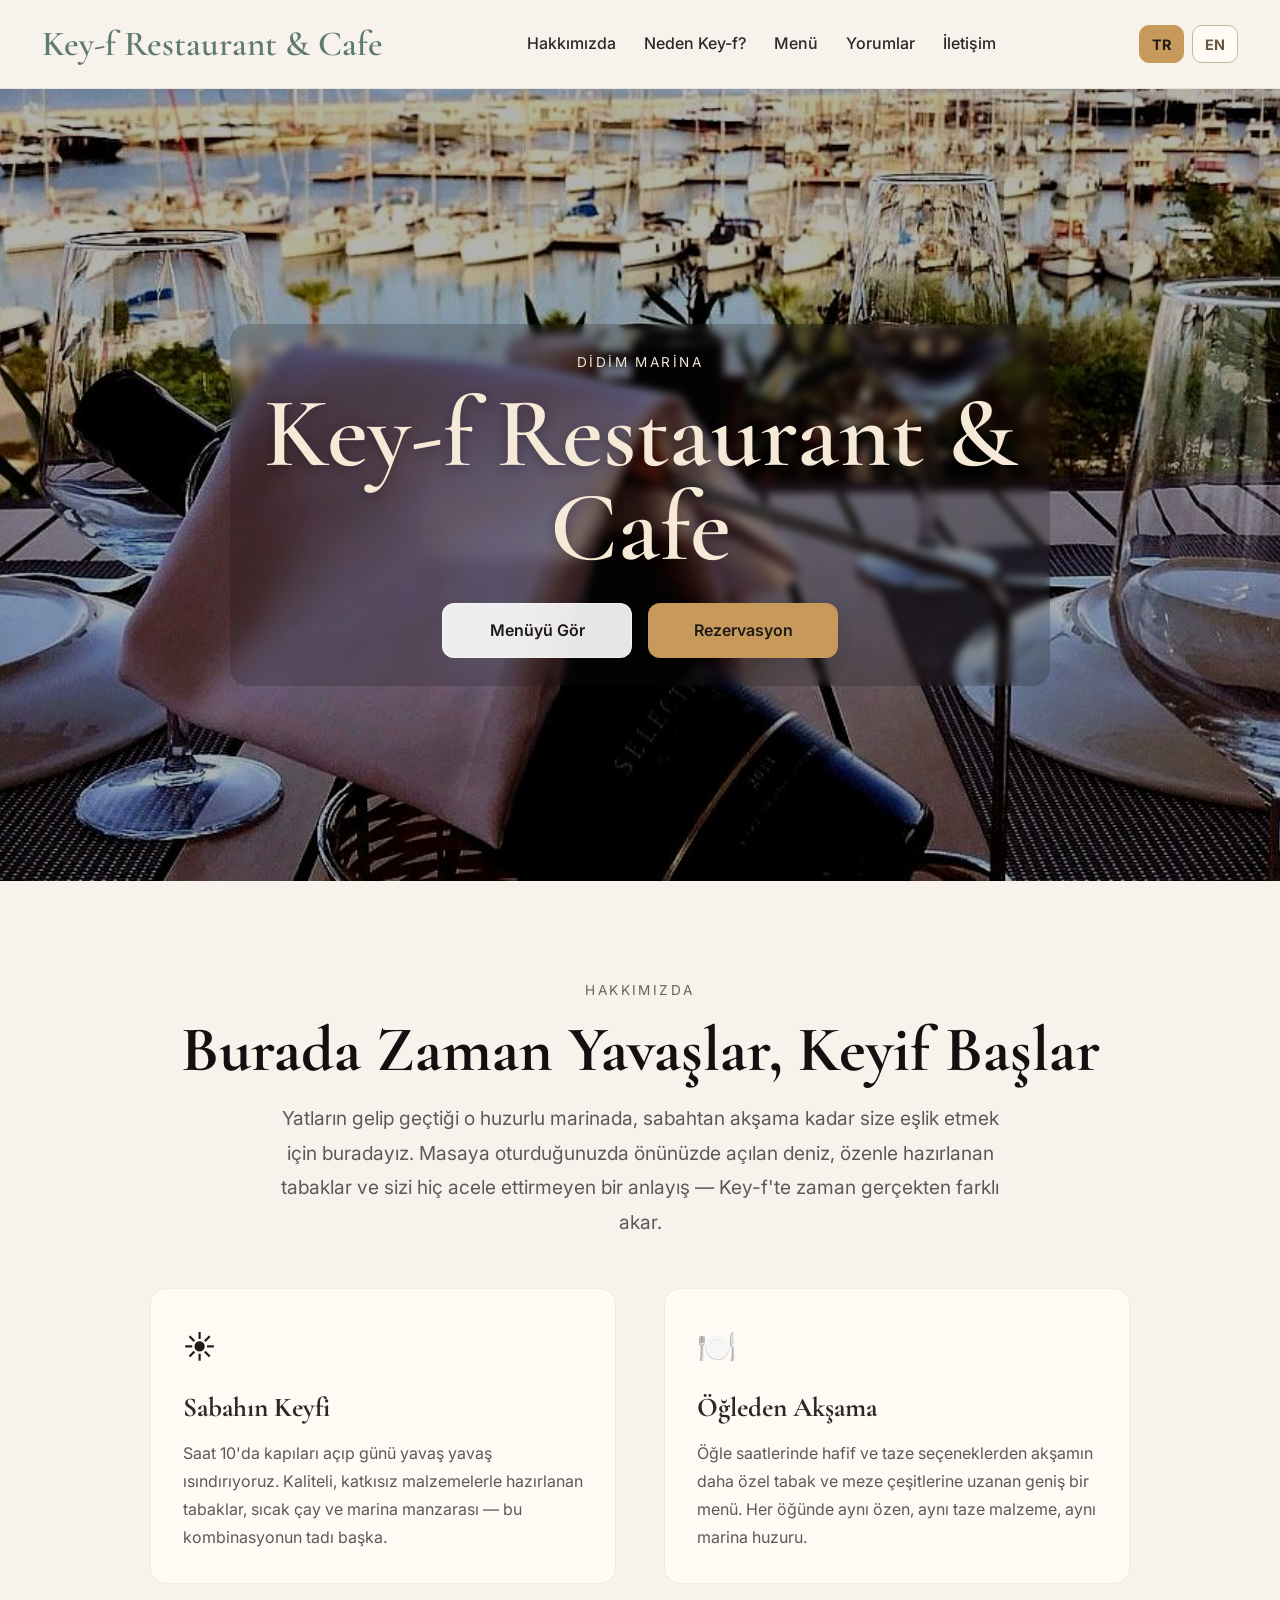
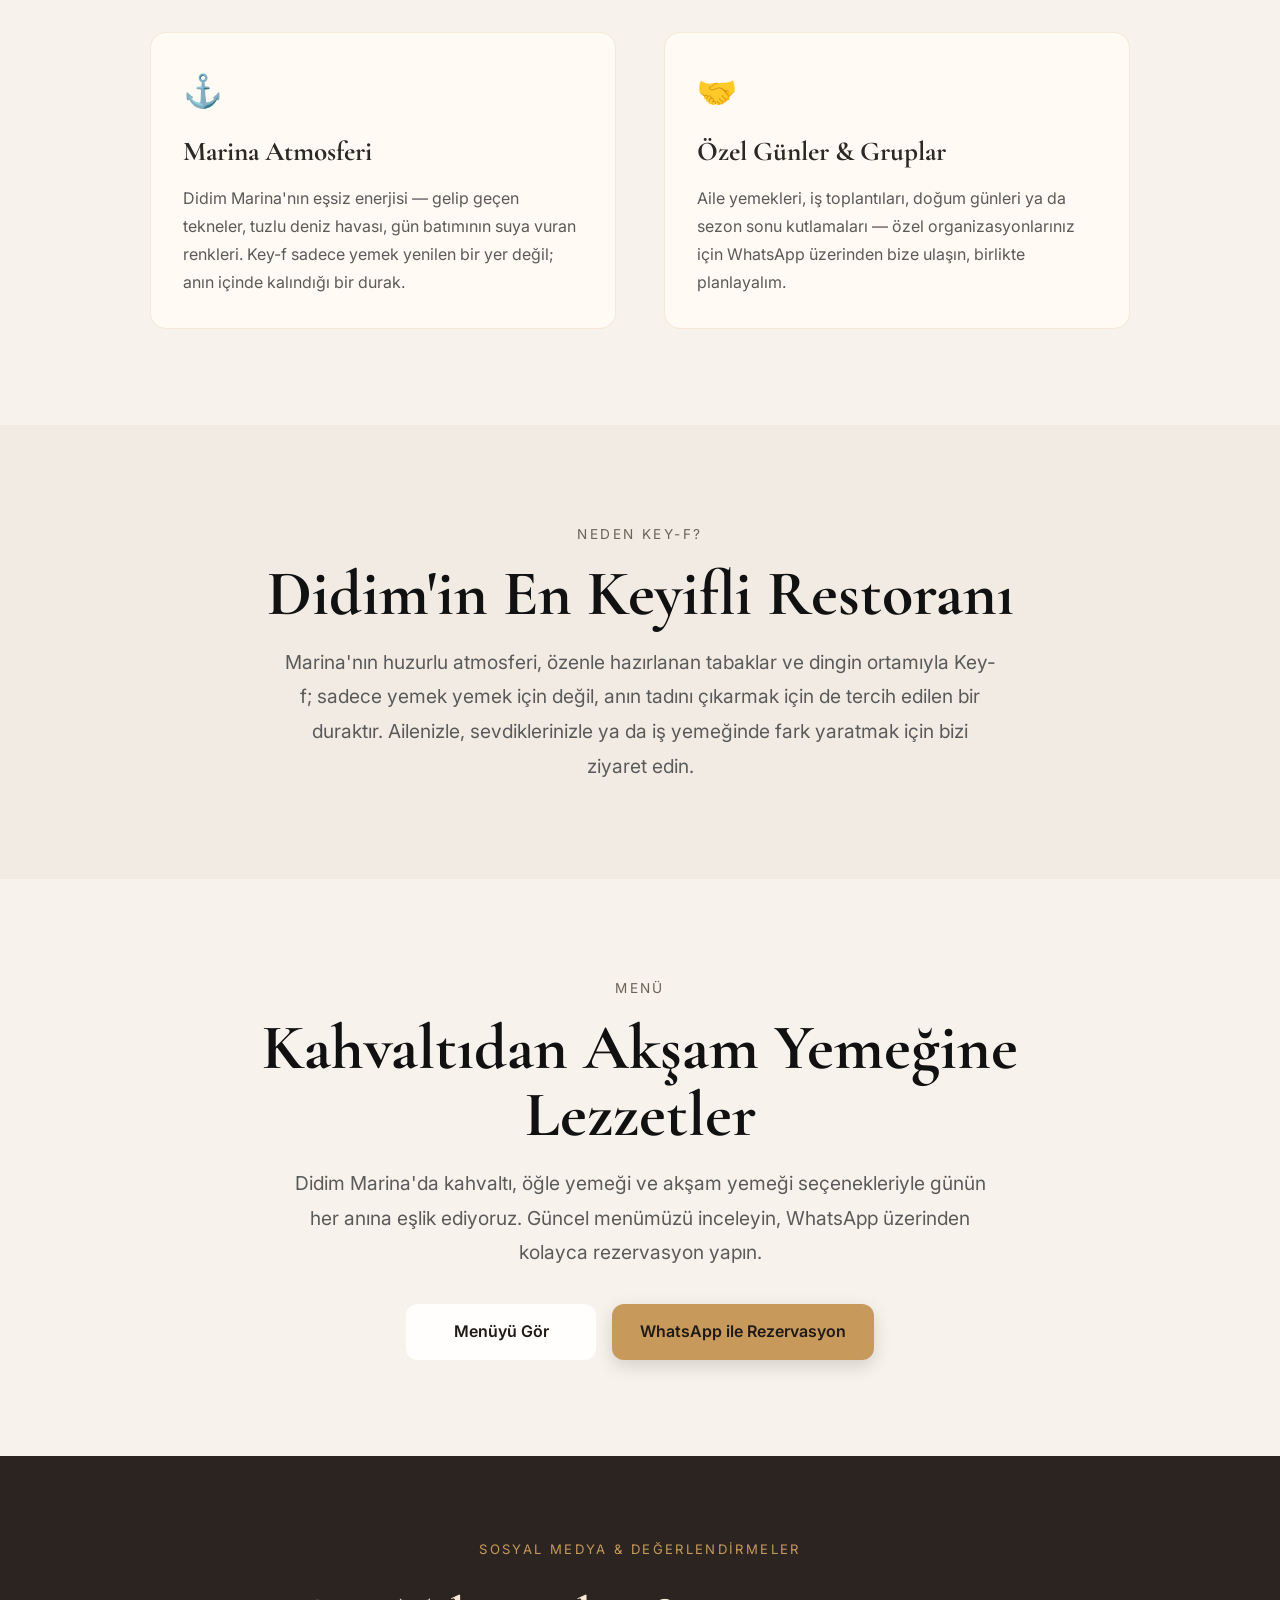
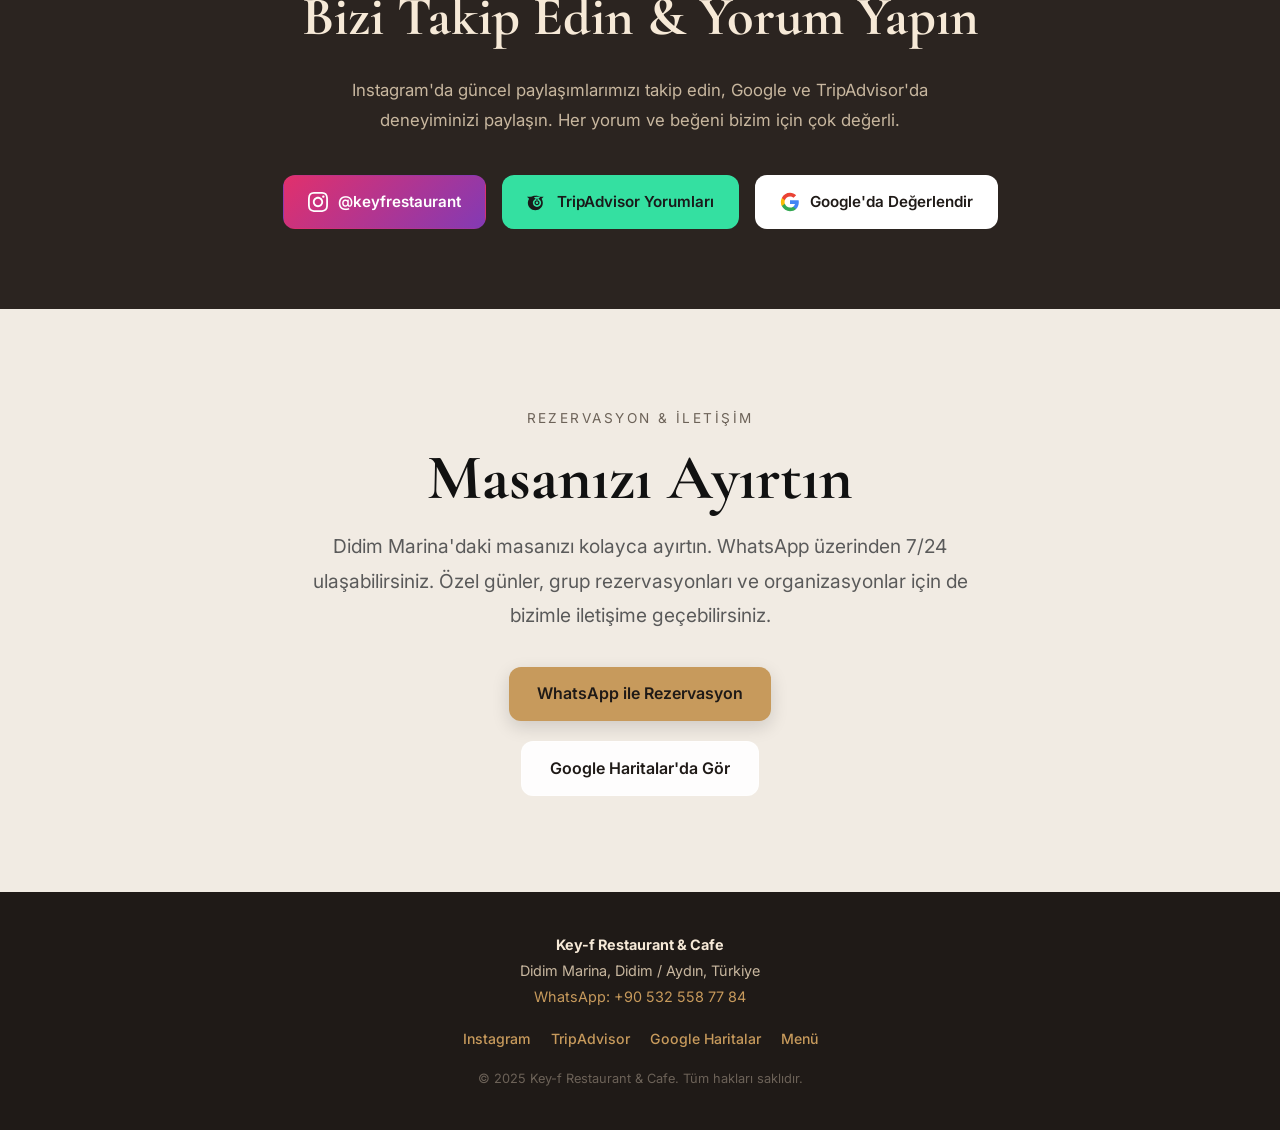
==== index.html @ b710e14a "Update index.html" ====
<!DOCTYPE html>
<html lang="tr">
<head>
  <meta charset="UTF-8" />
  <meta name="viewport" content="width=device-width, initial-scale=1.0" />

  <title>Key-f Restaurant & Cafe | Didim Marina'da Restoran ve Kahvaltı</title>

  <meta
    name="description"
    content="Didim Marina'nın kıyısında, deniz manzaralı Key-f Restaurant & Cafe. Kahvaltıdan akşam yemeğine özel lezzetler, marina atmosferi ve huzurlu ortam. Rezervasyon için WhatsApp'tan ulaşın."
  />
  <meta name="keywords" content="Didim restoran, Didim Marina restoran, Didim cafe, marina restoran, Didim kahvaltı, Key-f restaurant, Didim yemek, Didim rezervasyon" />

  <link rel="canonical" href="https://www.keyfrestaurant.com/" />
  <link rel="alternate" hreflang="tr" href="https://www.keyfrestaurant.com/" />
  <link rel="alternate" hreflang="en" href="https://www.keyfrestaurant.com/en.html" />
  <link rel="alternate" hreflang="x-default" href="https://www.keyfrestaurant.com/" />

  <meta property="og:type" content="restaurant" />
  <meta property="og:title" content="Key-f Restaurant & Cafe | Didim Marina" />
  <meta property="og:description" content="Didim Marina'da deniz manzaralı restoran. Kahvaltıdan akşam yemeğine özel lezzetler ve huzurlu atmosfer." />
  <meta property="og:url" content="https://www.keyfrestaurant.com/" />
  <meta property="og:image" content="https://www.keyfrestaurant.com/hero.jpg" />
  <meta property="og:locale" content="tr_TR" />
  <meta property="og:site_name" content="Key-f Restaurant & Cafe" />

  <meta name="twitter:card" content="summary_large_image" />
  <meta name="twitter:title" content="Key-f Restaurant & Cafe | Didim Marina" />
  <meta name="twitter:description" content="Didim Marina'da deniz manzaralı restoran ve cafe. Rezervasyon için WhatsApp." />
  <meta name="twitter:image" content="https://www.keyfrestaurant.com/hero.jpg" />

  <script type="application/ld+json">
  {
    "@context": "https://schema.org",
    "@type": "Restaurant",
    "name": "Key-f Restaurant & Cafe",
    "description": "Didim Marina'da deniz manzaralı restoran ve cafe. Kahvaltıdan akşam yemeğine özel lezzetler.",
    "url": "https://www.keyfrestaurant.com",
    "image": "https://www.keyfrestaurant.com/hero.jpg",
    "telephone": "+905325587784",
    "address": {
      "@type": "PostalAddress",
      "addressLocality": "Didim",
      "addressRegion": "Aydın",
      "addressCountry": "TR"
    },
    "geo": {
      "@type": "GeoCoordinates",
      "latitude": "37.3690",
      "longitude": "27.2693"
    },
    "servesCuisine": "Türk Mutfağı",
    "priceRange": "₺₺",
    "hasMap": "https://maps.google.com/?q=37.3690,27.2693",
    "menu": "https://keyfrestaurant.qr.menulux.com",
    "acceptsReservations": "True",
    "openingHours": "Mo-Su 08:00-23:00",
    "sameAs": [
      "https://www.instagram.com/keyfrestaurant",
      "https://www.tripadvisor.com.tr/overview?locationId=4831792"
    ]
  }
  </script>

  <link rel="preconnect" href="https://fonts.googleapis.com" />
  <link rel="preconnect" href="https://fonts.gstatic.com" crossorigin />
  <link
    href="https://fonts.googleapis.com/css2?family=Cormorant+Garamond:wght@500;600;700&family=Inter:wght@400;500;600;700&display=swap"
    rel="stylesheet"
  />
  <style>
    * { box-sizing: border-box; margin: 0; padding: 0; }
    html { scroll-behavior: smooth; }
    body { font-family: "Inter", sans-serif; color: #1f1a17; background: #f7f2eb; line-height: 1.6; }
    a { text-decoration: none; }

    /* HEADER */
    .site-header {
      position: sticky; top: 0; z-index: 1000;
      background: rgba(247, 242, 235, 0.96);
      backdrop-filter: blur(10px);
      border-bottom: 1px solid rgba(0,0,0,0.06);
    }
    .header-inner {
      max-width: 1240px; margin: 0 auto; padding: 16px 22px;
      display: flex; align-items: center; justify-content: space-between; gap: 20px;
    }
    .logo { font-family: "Cormorant Garamond", serif; font-size: 2.2rem; font-weight: 600; color: #5f7b6e; white-space: nowrap; }
    .main-nav { display: flex; align-items: center; gap: 28px; flex-wrap: wrap; justify-content: center; }
    .main-nav a { color: #2b2926; font-size: 1rem; font-weight: 500; transition: color 0.25s ease; }
    .main-nav a:hover { color: #b98949; }
    .lang-switch { display: flex; align-items: center; gap: 8px; flex-shrink: 0; }
    .lang-btn {
      display: inline-flex; align-items: center; justify-content: center;
      min-width: 44px; height: 38px; padding: 0 12px; border-radius: 10px;
      border: 1px solid #c8b79f; background: #fffaf3; color: #6a5641;
      font-size: 0.9rem; font-weight: 700; transition: all 0.25s ease;
    }
    .lang-btn:hover { border-color: #b98949; color: #b98949; }
    .lang-btn.active { background: #c79a5c; border-color: #c79a5c; color: #1f1a17; }

    /* HERO */
    .hero {
      position: relative; min-height: 88vh;
      display: flex; align-items: center; justify-content: center;
      text-align: center; padding: 120px 20px 80px;
      background: linear-gradient(rgba(0,0,0,0.30), rgba(0,0,0,0.30)), url("hero.jpg") center center / cover no-repeat;
      overflow: hidden;
    }
    .hero-content {
      max-width: 820px; padding: 28px 32px;
      background: rgba(20,18,16,0.20); backdrop-filter: blur(4px); border-radius: 18px;
    }
    .hero-subtitle { margin-bottom: 12px; font-size: 0.85rem; letter-spacing: 0.18em; text-transform: uppercase; color: #f2e7d8; }
    .hero h1 {
      font-family: "Cormorant Garamond", serif; font-size: clamp(3.4rem, 8vw, 6.2rem);
      line-height: 0.95; font-weight: 600; color: #f6e9d7; margin-bottom: 28px;
      text-shadow: 0 2px 12px rgba(0,0,0,0.30);
    }
    .hero-buttons, .menu-buttons { display: flex; justify-content: center; gap: 16px; flex-wrap: wrap; }

    /* BUTTONS */
    .btn {
      display: inline-flex; align-items: center; justify-content: center;
      min-width: 190px; padding: 14px 28px; border-radius: 12px;
      font-size: 1rem; font-weight: 600; transition: all 0.25s ease;
    }
    .btn-primary { background: #c79a5c; color: #1f1a17; box-shadow: 0 6px 18px rgba(0,0,0,0.14); }
    .btn-primary:hover { background: #b98949; transform: translateY(-1px); }
    .btn-secondary { background: rgba(255,255,255,0.90); color: #1f1a17; border: 1px solid rgba(255,255,255,0.45); }
    .btn-secondary:hover { background: #ffffff; transform: translateY(-1px); }

    /* SECTIONS */
    .content-section { padding: 96px 20px; }
    .section-light { background: #f7f2eb; }
    .section-soft { background: #f1ebe3; }
    .section-container { max-width: 980px; margin: 0 auto; text-align: center; }
    .section-eyebrow { display: inline-block; margin-bottom: 14px; font-size: 0.85rem; letter-spacing: 0.18em; color: #6c6258; }
    .content-section h2 {
      font-family: "Cormorant Garamond", serif; font-size: clamp(2.6rem, 5vw, 4.2rem);
      line-height: 1.05; margin-bottom: 18px; color: #111;
    }
    .content-section p { max-width: 720px; margin: 0 auto; font-size: 1.2rem; line-height: 1.8; color: #5a5a5a; }
    .menu-buttons { margin-top: 34px; }

    /* ABOUT */
    .about-grid {
      display: grid; grid-template-columns: 1fr 1fr; gap: 48px;
      text-align: left; margin-top: 48px; align-items: start;
    }
    .about-card {
      background: #fffaf3; border-radius: 16px;
      padding: 32px; border: 1px solid rgba(199, 154, 92, 0.18);
    }
    .about-card-icon { font-size: 2rem; margin-bottom: 14px; }
    .about-card h3 { font-family: "Cormorant Garamond", serif; font-size: 1.7rem; color: #2b2926; margin-bottom: 10px; }
    .about-card p { font-size: 1rem; color: #5a5a5a; line-height: 1.75; margin: 0; }

    /* SOSYAL MEDYA & YORUMLAR */
    .social-section { padding: 80px 20px; background: #2b2420; }
    .social-container { max-width: 860px; margin: 0 auto; text-align: center; }
    .social-eyebrow { display: inline-block; margin-bottom: 14px; font-size: 0.82rem; letter-spacing: 0.18em; color: #c79a5c; }
    .social-section h2 { font-family: "Cormorant Garamond", serif; font-size: clamp(2.2rem, 5vw, 3.4rem); color: #f6e9d7; margin-bottom: 14px; }
    .social-section p { color: #c8b79f; font-size: 1.05rem; line-height: 1.8; max-width: 580px; margin: 0 auto 40px; }
    .social-links { display: flex; justify-content: center; gap: 16px; flex-wrap: wrap; }
    .social-btn {
      display: inline-flex; align-items: center; gap: 10px;
      padding: 14px 24px; border-radius: 12px; font-size: 0.95rem; font-weight: 600;
      transition: all 0.25s ease; border: 1px solid transparent;
    }
    .social-btn svg { width: 20px; height: 20px; flex-shrink: 0; }
    .social-btn-instagram { background: linear-gradient(135deg, #e1306c, #833ab4); color: #fff; }
    .social-btn-instagram:hover { opacity: 0.88; transform: translateY(-2px); }
    .social-btn-tripadvisor { background: #34e0a1; color: #1a1a1a; }
    .social-btn-tripadvisor:hover { background: #28c98f; transform: translateY(-2px); }
    .social-btn-google { background: #fff; color: #1f1a17; border-color: rgba(255,255,255,0.3); }
    .social-btn-google:hover { background: #f1f1f1; transform: translateY(-2px); }

    /* HARİTA */
    .map-wrapper {
      margin-top: 40px; border-radius: 16px; overflow: hidden;
      box-shadow: 0 8px 32px rgba(0,0,0,0.12); border: 1px solid rgba(199,154,92,0.2);
    }
    .map-wrapper iframe { display: block; width: 100%; height: 420px; border: 0; }

    /* FOOTER */
    footer { background: #1f1a17; color: #c8b79f; text-align: center; padding: 40px 20px; font-size: 0.9rem; line-height: 1.8; }
    .footer-social { display: flex; justify-content: center; gap: 20px; margin: 16px 0; flex-wrap: wrap; }
    .footer-social a { color: #c79a5c; font-size: 0.88rem; font-weight: 500; transition: color 0.2s; }
    .footer-social a:hover { color: #f6e9d7; }

    /* RESPONSIVE */
    @media (max-width: 1024px) {
      .header-inner { flex-wrap: wrap; justify-content: center; }
      .main-nav { order: 3; width: 100%; gap: 18px; }
      .lang-switch { order: 2; }
      .logo { text-align: center; }
      .hero { min-height: 82vh; padding-top: 110px; }
      .hero-content { max-width: 92%; padding: 22px 20px; }
      .content-section p { font-size: 1.08rem; }
      .about-grid { grid-template-columns: 1fr; gap: 24px; }
    }
    @media (max-width: 768px) {
      .header-inner { padding: 16px; }
      .logo { font-size: 1.9rem; }
      .main-nav { gap: 14px; }
      .main-nav a { font-size: 0.95rem; }
      .lang-btn { min-width: 42px; height: 36px; font-size: 0.85rem; }
      .hero h1 { font-size: clamp(2.8rem, 11vw, 4.4rem); }
      .hero-subtitle { font-size: 0.78rem; }
      .btn { width: 100%; max-width: 320px; }
      .hero-buttons, .menu-buttons { flex-direction: column; align-items: center; }
      .content-section { padding: 78px 18px; }
      .content-section p { font-size: 1rem; line-height: 1.75; }
      .social-links { flex-direction: column; align-items: center; }
      .social-btn { width: 100%; max-width: 300px; justify-content: center; }
      .map-wrapper iframe { height: 300px; }
    }
    @media (max-width: 480px) {
      .logo { font-size: 1.6rem; }
      .content-section h2 { font-size: 2.4rem; }
      .hero-content { border-radius: 14px; }
    }
  </style>
</head>
<body>
  <header class="site-header">
    <div class="header-inner">
      <a href="#top" class="logo">Key-f Restaurant &amp; Cafe</a>
      <nav class="main-nav" aria-label="Ana menü">
        <a href="#about">Hakkımızda</a>
        <a href="#why">Neden Key-f?</a>
        <a href="#menu">Menü</a>
        <a href="#social">Yorumlar</a>
        <a href="#contact">İletişim</a>
      </nav>
      <div class="lang-switch">
        <a href="index.html" class="lang-btn active" aria-label="Türkçe">TR</a>
        <a href="en.html" class="lang-btn" aria-label="English">EN</a>
      </div>
    </div>
  </header>

  <main>
    <section class="hero" id="top" aria-label="Ana sayfa görseli">
      <div class="hero-content">
        <p class="hero-subtitle">Didim Marina</p>
        <h1>Key-f Restaurant &amp; Cafe</h1>
        <div class="hero-buttons">
          <a href="#menu" class="btn btn-secondary">Menüyü Gör</a>
          <a href="https://wa.me/905325587784" target="_blank" rel="noopener" class="btn btn-primary">Rezervasyon</a>
        </div>
      </div>
    </section>

    <section id="about" class="content-section section-light">
      <div class="section-container">
        <span class="section-eyebrow">HAKKIMIZDA</span>
        <h2>Burada Zaman Yavaşlar, Keyif Başlar</h2>
        <p>
          Yatların gelip geçtiği o huzurlu marinada, sabahtan akşama kadar size eşlik etmek için buradayız.
          Masaya oturduğunuzda önünüzde açılan deniz, özenle hazırlanan tabaklar
          ve sizi hiç acele ettirmeyen bir anlayış — Key-f'te zaman gerçekten farklı akar.
        </p>

        <div class="about-grid">
          <div class="about-card">
            <div class="about-card-icon">☀️</div>
            <h3>Sabahın Keyfi</h3>
            <p>
              Saat 10'da kapıları açıp günü yavaş yavaş ısındırıyoruz. Kaliteli, katkısız malzemelerle hazırlanan
              tabaklar, sıcak çay ve marina manzarası — bu kombinasyonun tadı başka.
            </p>
          </div>
          <div class="about-card">
            <div class="about-card-icon">🍽️</div>
            <h3>Öğleden Akşama</h3>
            <p>
              Öğle saatlerinde hafif ve taze seçeneklerden akşamın daha özel tabak ve meze çeşitlerine uzanan geniş bir menü.
              Her öğünde aynı özen, aynı taze malzeme, aynı marina huzuru.
            </p>
          </div>
          <div class="about-card">
            <div class="about-card-icon">⚓</div>
            <h3>Marina Atmosferi</h3>
            <p>
              Didim Marina'nın eşsiz enerjisi — gelip geçen tekneler, tuzlu deniz havası, gün batımının suya vuran renkleri.
              Key-f sadece yemek yenilen bir yer değil; anın içinde kalındığı bir durak.
            </p>
          </div>
          <div class="about-card">
            <div class="about-card-icon">🤝</div>
            <h3>Özel Günler &amp; Gruplar</h3>
            <p>
              Aile yemekleri, iş toplantıları, doğum günleri ya da sezon sonu kutlamaları — özel organizasyonlarınız için
              WhatsApp üzerinden bize ulaşın, birlikte planlayalım.
            </p>
          </div>
        </div>
      </div>
    </section>

    <section id="why" class="content-section section-soft">
      <div class="section-container">
        <span class="section-eyebrow">NEDEN KEY-F?</span>
        <h2>Didim'in En Keyifli Restoranı</h2>
        <p>
          Marina'nın huzurlu atmosferi, özenle hazırlanan tabaklar ve dingin ortamıyla Key-f;
          sadece yemek yemek için değil, anın tadını çıkarmak için de tercih edilen bir duraktır.
          Ailenizle, sevdiklerinizle ya da iş yemeğinde fark yaratmak için bizi ziyaret edin.
        </p>
      </div>
    </section>

    <section id="menu" class="content-section section-light">
      <div class="section-container">
        <span class="section-eyebrow">MENÜ</span>
        <h2>Kahvaltıdan Akşam Yemeğine Lezzetler</h2>
        <p>
          Didim Marina'da kahvaltı, öğle yemeği ve akşam yemeği seçenekleriyle günün her anına eşlik ediyoruz.
          Güncel menümüzü inceleyin, WhatsApp üzerinden kolayca rezervasyon yapın.
        </p>
        <div class="menu-buttons">
          <a href="https://keyfrestaurant.qr.menulux.com" target="_blank" rel="noopener" class="btn btn-secondary">Menüyü Gör</a>
          <a href="https://wa.me/905325587784" target="_blank" rel="noopener" class="btn btn-primary">WhatsApp ile Rezervasyon</a>
        </div>
      </div>
    </section>

    <section id="social" class="social-section">
      <div class="social-container">
        <span class="social-eyebrow">SOSYAL MEDYA &amp; DEĞERLENDİRMELER</span>
        <h2>Bizi Takip Edin &amp; Yorum Yapın</h2>
        <p>
          Instagram'da güncel paylaşımlarımızı takip edin, Google ve TripAdvisor'da deneyiminizi paylaşın.
          Her yorum ve beğeni bizim için çok değerli.
        </p>
        <div class="social-links">
          <a href="https://www.instagram.com/keyfrestaurant" target="_blank" rel="noopener" class="social-btn social-btn-instagram">
            <svg viewBox="0 0 24 24" fill="currentColor" aria-hidden="true">
              <path d="M12 2.163c3.204 0 3.584.012 4.85.07 3.252.148 4.771 1.691 4.919 4.919.058 1.265.069 1.645.069 4.849 0 3.205-.012 3.584-.069 4.849-.149 3.225-1.664 4.771-4.919 4.919-1.266.058-1.644.07-4.85.07-3.204 0-3.584-.012-4.849-.07-3.26-.149-4.771-1.699-4.919-4.92-.058-1.265-.07-1.644-.07-4.849 0-3.204.013-3.583.07-4.849.149-3.227 1.664-4.771 4.919-4.919 1.266-.057 1.645-.069 4.849-.069zm0-2.163c-3.259 0-3.667.014-4.947.072-4.358.2-6.78 2.618-6.98 6.98-.059 1.281-.073 1.689-.073 4.948 0 3.259.014 3.668.072 4.948.2 4.358 2.618 6.78 6.98 6.98 1.281.058 1.689.072 4.948.072 3.259 0 3.668-.014 4.948-.072 4.354-.2 6.782-2.618 6.979-6.98.059-1.28.073-1.689.073-4.948 0-3.259-.014-3.667-.072-4.947-.196-4.354-2.617-6.78-6.979-6.98-1.281-.059-1.69-.073-4.949-.073zm0 5.838c-3.403 0-6.162 2.759-6.162 6.162s2.759 6.163 6.162 6.163 6.162-2.759 6.162-6.163c0-3.403-2.759-6.162-6.162-6.162zm0 10.162c-2.209 0-4-1.79-4-4 0-2.209 1.791-4 4-4s4 1.791 4 4c0 2.21-1.791 4-4 4zm6.406-11.845c-.796 0-1.441.645-1.441 1.44s.645 1.44 1.441 1.44c.795 0 1.439-.645 1.439-1.44s-.644-1.44-1.439-1.44z"/>
            </svg>
            @keyfrestaurant
          </a>

          <a href="https://www.tripadvisor.com.tr/overview?locationId=4831792" target="_blank" rel="noopener" class="social-btn social-btn-tripadvisor">
            <svg viewBox="0 0 24 24" fill="currentColor" aria-hidden="true">
              <path d="M12.006 4.295c-2.517 0-4.909.494-7.097 1.385L0 5.68l2.503 2.503C1.57 9.625 1 11.246 1 13c0 4.971 4.029 9 9 9h.006c4.971 0 9-4.029 9-9 0-1.754-.57-3.375-1.503-4.817L20 5.68l-4.909-.007C12.902 4.789 10.523 4.295 12.006 4.295zm-.006 1.5c1.333 0 2.614.205 3.819.583L12.006 9.5 8.187 6.378A11.44 11.44 0 0 1 12 5.795zM7 13c0-2.761 2.239-5 5-5s5 2.239 5 5-2.239 5-5 5-5-2.239-5-5zm5-3c-1.657 0-3 1.343-3 3s1.343 3 3 3 3-1.343 3-3-1.343-3-3-3zm0 1.5c.828 0 1.5.672 1.5 1.5S12.828 14.5 12 14.5 10.5 13.828 10.5 13s.672-1.5 1.5-1.5z"/>
            </svg>
            TripAdvisor Yorumları
          </a>

          <a href="https://www.google.com/maps/search/Key-f+Restaurant+%26+Cafe+Didim" target="_blank" rel="noopener" class="social-btn social-btn-google">
            <svg viewBox="0 0 24 24" aria-hidden="true">
              <path fill="#4285F4" d="M22.56 12.25c0-.78-.07-1.53-.2-2.25H12v4.26h5.92c-.26 1.37-1.04 2.53-2.21 3.31v2.77h3.57c2.08-1.92 3.28-4.74 3.28-8.09z"/>
              <path fill="#34A853" d="M12 23c2.97 0 5.46-.98 7.28-2.66l-3.57-2.77c-.98.66-2.23 1.06-3.71 1.06-2.86 0-5.29-1.93-6.16-4.53H2.18v2.84C3.99 20.53 7.7 23 12 23z"/>
              <path fill="#FBBC05" d="M5.84 14.09c-.22-.66-.35-1.36-.35-2.09s.13-1.43.35-2.09V7.07H2.18C1.43 8.55 1 10.22 1 12s.43 3.45 1.18 4.93l2.85-2.22.81-.62z"/>
              <path fill="#EA4335" d="M12 5.38c1.62 0 3.06.56 4.21 1.64l3.15-3.15C17.45 2.09 14.97 1 12 1 7.7 1 3.99 3.47 2.18 7.07l3.66 2.84c.87-2.6 3.3-4.53 6.16-4.53z"/>
            </svg>
            Google'da Değerlendir
          </a>
        </div>
      </div>
    </section>

    <section id="contact" class="content-section section-soft">
      <div class="section-container">
        <span class="section-eyebrow">REZERVASYON &amp; İLETİŞİM</span>
        <h2>Masanızı Ayırtın</h2>
        <p>
          Didim Marina'daki masanızı kolayca ayırtın. WhatsApp üzerinden 7/24 ulaşabilirsiniz.
          Özel günler, grup rezervasyonları ve organizasyonlar için de bizimle iletişime geçebilirsiniz.
        </p>
        <div style="margin-top: 34px;">
          <a href="https://wa.me/905325587784" target="_blank" rel="noopener" class="btn btn-primary">
            WhatsApp ile Rezervasyon
          </a>
        </div>
        <div style="margin-top: 20px;">
          <a href="https://www.google.com/maps/search/Key-f+Restaurant+%26+Cafe+Didim" target="_blank" rel="noopener" class="btn btn-secondary">
            Google Haritalar'da Gör
          </a>
        </div>
      </div>
    </section>
  </main>

  <footer>
    <p><strong style="color:#f6e9d7;">Key-f Restaurant &amp; Cafe</strong></p>
    <p>Didim Marina, Didim / Aydın, Türkiye</p>
    <p><a href="https://wa.me/905325587784" style="color:#c79a5c;">WhatsApp: +90 532 558 77 84</a></p>
    <div class="footer-social">
      <a href="https://www.instagram.com/keyfrestaurant" target="_blank" rel="noopener">Instagram</a>
      <a href="https://www.tripadvisor.com.tr/overview?locationId=4831792" target="_blank" rel="noopener">TripAdvisor</a>
      <a href="https://www.google.com/maps/search/Key-f+Restaurant+%26+Cafe+Didim" target="_blank" rel="noopener">Google Haritalar</a>
      <a href="https://keyfrestaurant.qr.menulux.com" target="_blank" rel="noopener">Menü</a>
    </div>
    <p style="margin-top:12px; font-size:0.8rem; color:#6c6258;">© 2025 Key-f Restaurant &amp; Cafe. Tüm hakları saklıdır.</p>
  </footer>

</body>
</html>
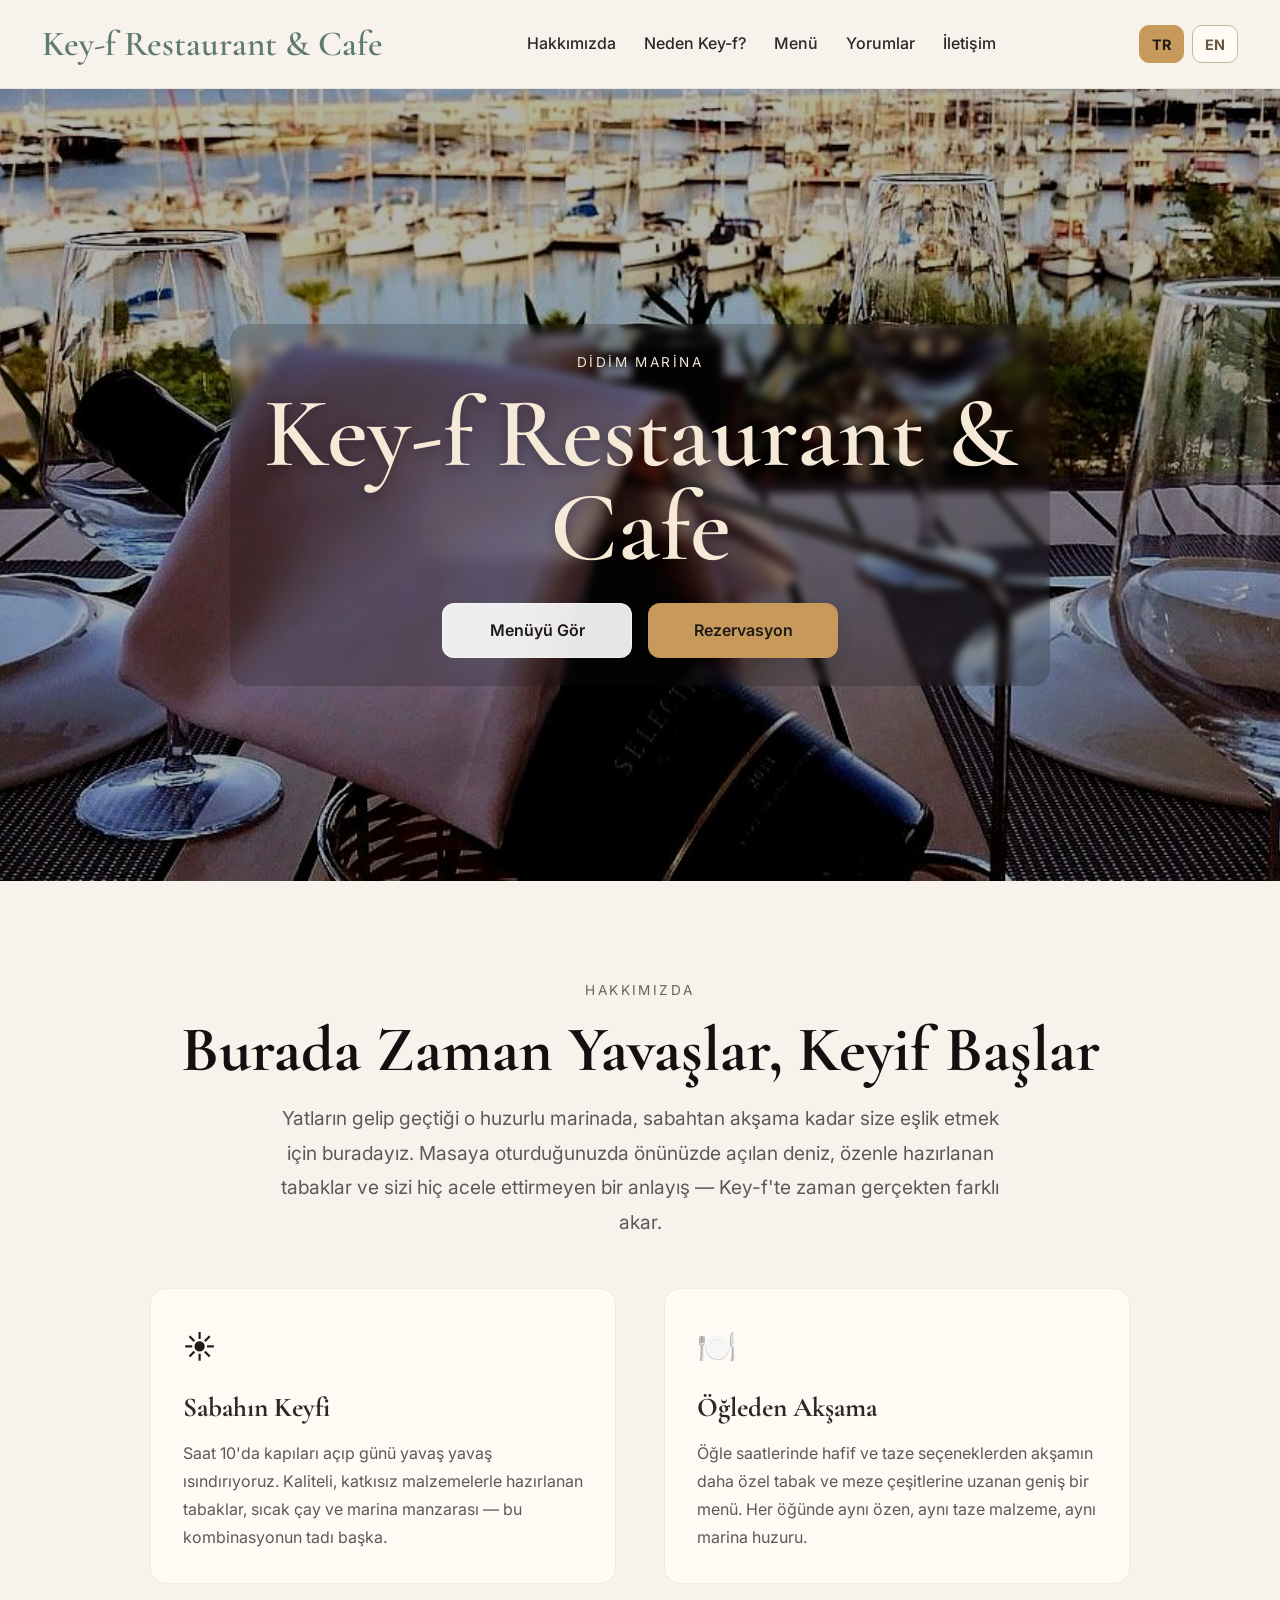
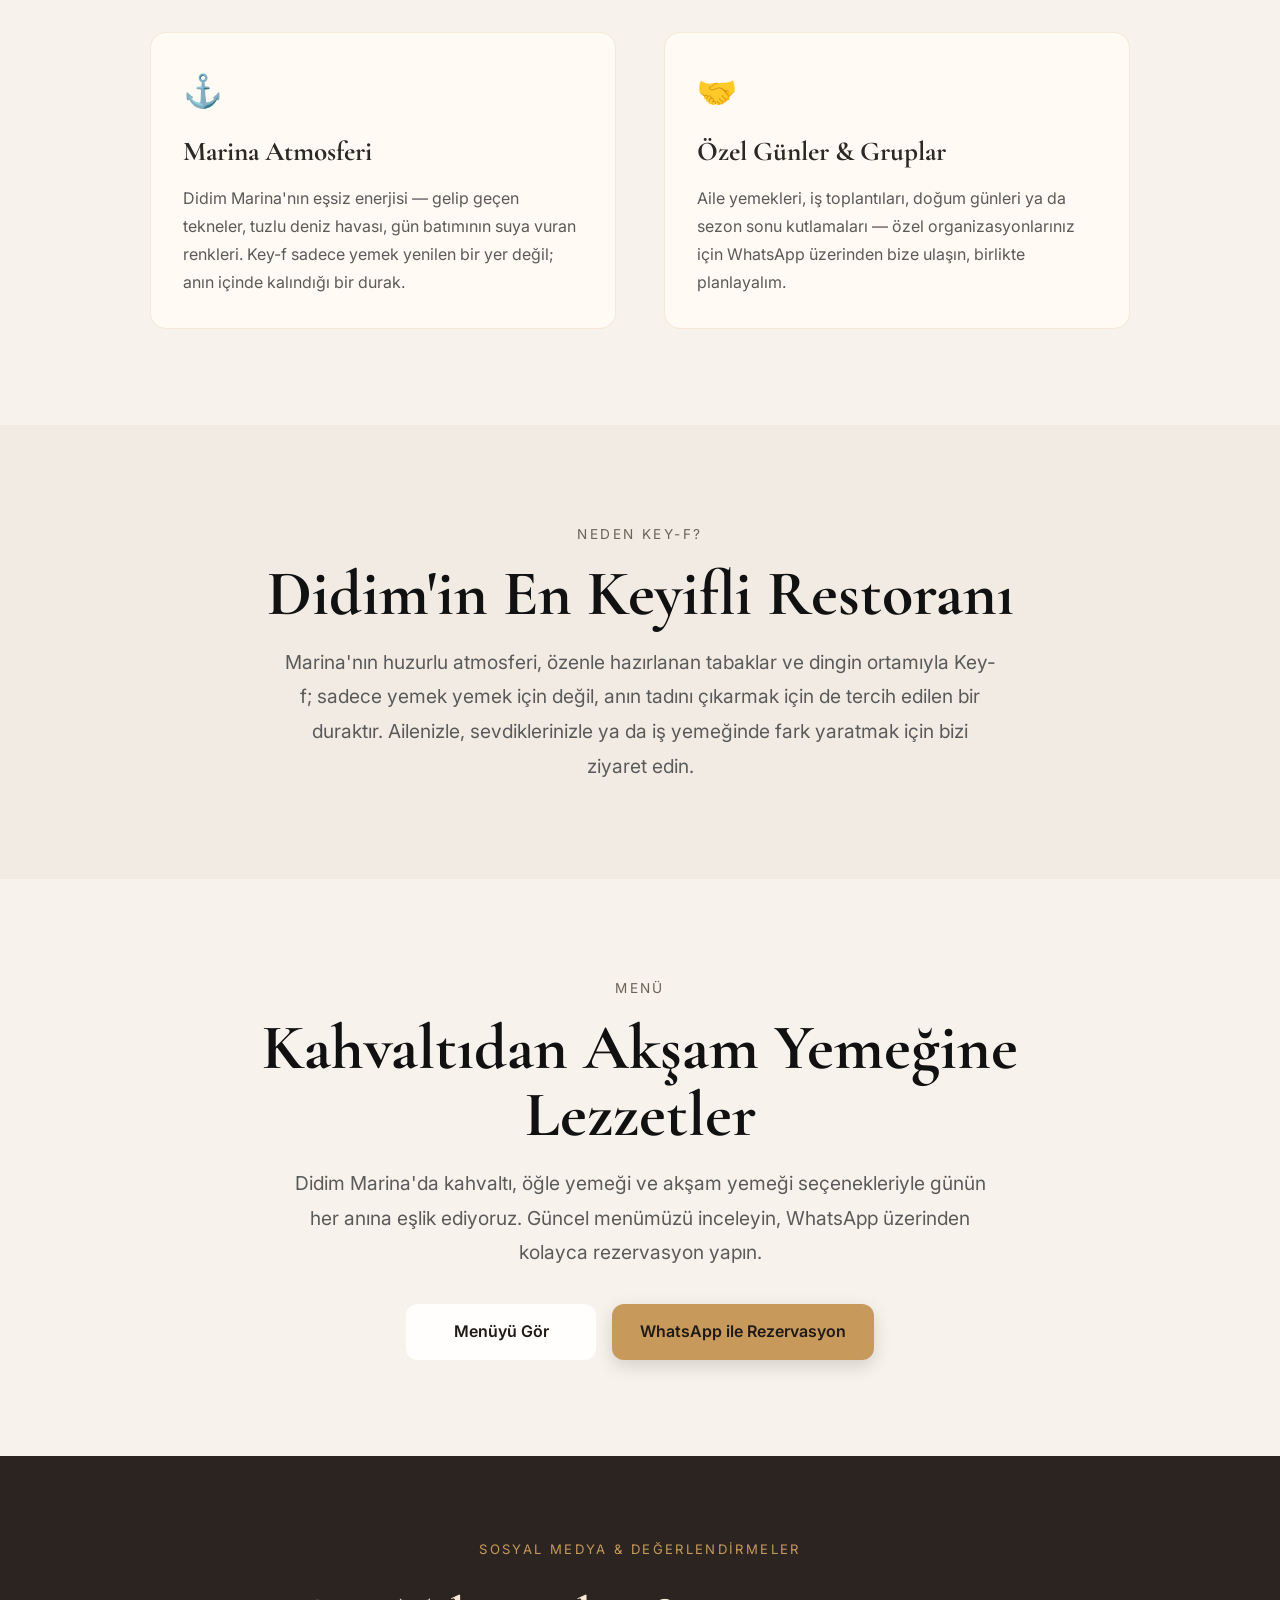
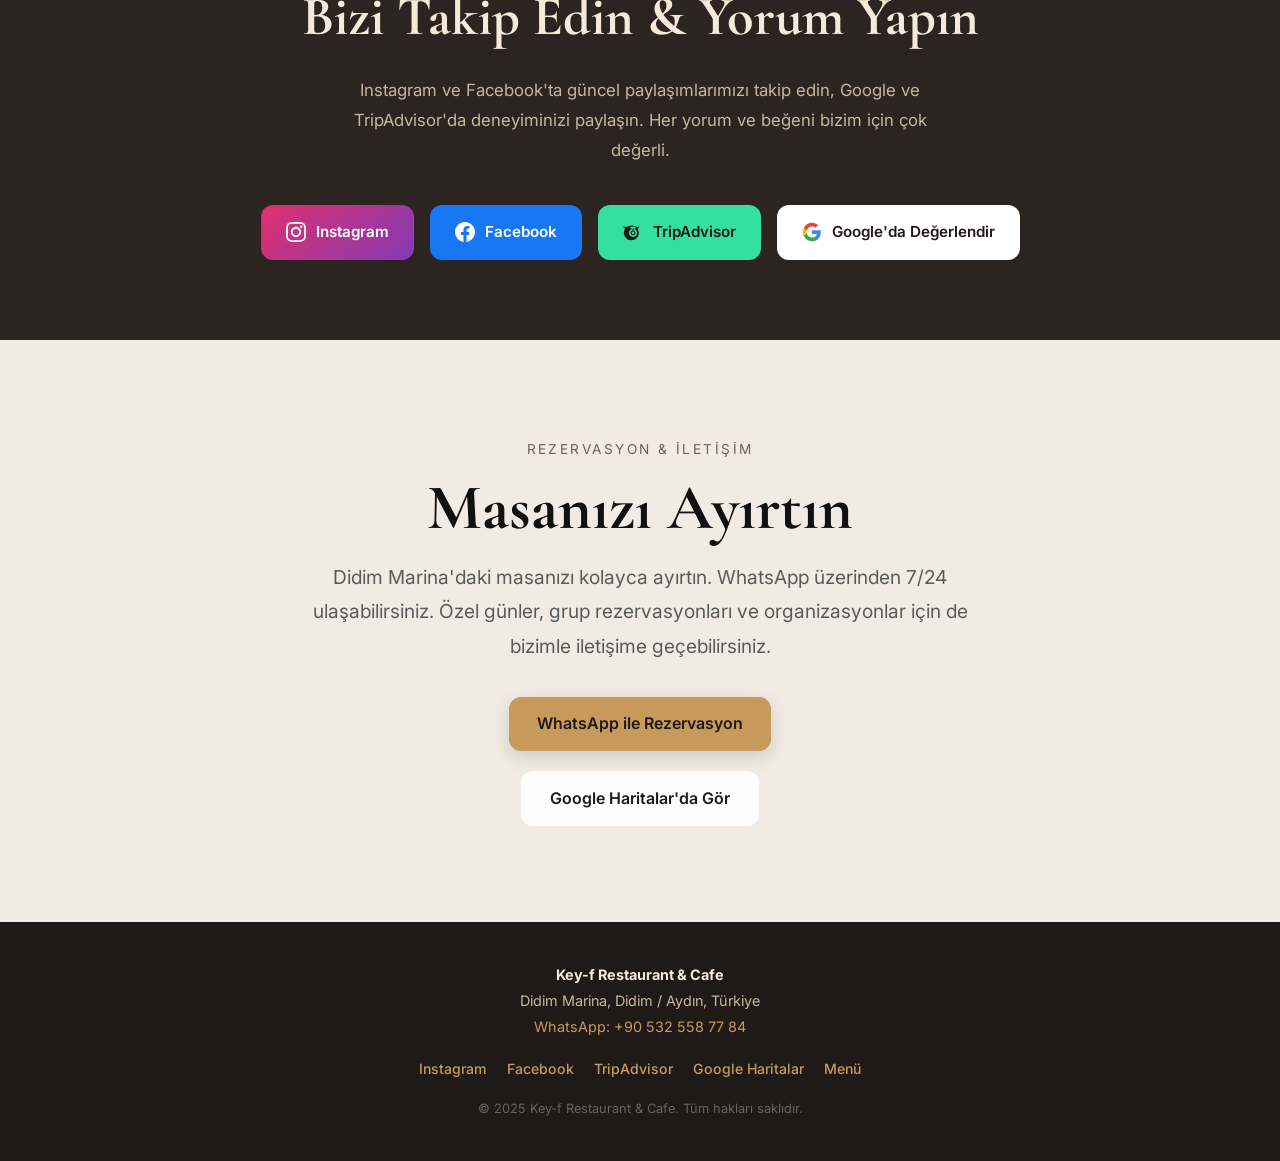
==== commit e3b7dcf6: "Update index.html" ====
--- a/index.html
+++ b/index.html
@@ -58,6 +58,7 @@
     "openingHours": "Mo-Su 08:00-23:00",
     "sameAs": [
       "https://www.instagram.com/keyfrestaurant",
+      "https://www.facebook.com/keyfrestaurant/",
       "https://www.tripadvisor.com.tr/overview?locationId=4831792"
     ]
   }
@@ -75,7 +76,6 @@
     body { font-family: "Inter", sans-serif; color: #1f1a17; background: #f7f2eb; line-height: 1.6; }
     a { text-decoration: none; }
 
-    /* HEADER */
     .site-header {
       position: sticky; top: 0; z-index: 1000;
       background: rgba(247, 242, 235, 0.96);
@@ -100,7 +100,6 @@
     .lang-btn:hover { border-color: #b98949; color: #b98949; }
     .lang-btn.active { background: #c79a5c; border-color: #c79a5c; color: #1f1a17; }
 
-    /* HERO */
     .hero {
       position: relative; min-height: 88vh;
       display: flex; align-items: center; justify-content: center;
@@ -120,7 +119,6 @@
     }
     .hero-buttons, .menu-buttons { display: flex; justify-content: center; gap: 16px; flex-wrap: wrap; }
 
-    /* BUTTONS */
     .btn {
       display: inline-flex; align-items: center; justify-content: center;
       min-width: 190px; padding: 14px 28px; border-radius: 12px;
@@ -131,7 +129,6 @@
     .btn-secondary { background: rgba(255,255,255,0.90); color: #1f1a17; border: 1px solid rgba(255,255,255,0.45); }
     .btn-secondary:hover { background: #ffffff; transform: translateY(-1px); }
 
-    /* SECTIONS */
     .content-section { padding: 96px 20px; }
     .section-light { background: #f7f2eb; }
     .section-soft { background: #f1ebe3; }
@@ -144,7 +141,6 @@
     .content-section p { max-width: 720px; margin: 0 auto; font-size: 1.2rem; line-height: 1.8; color: #5a5a5a; }
     .menu-buttons { margin-top: 34px; }
 
-    /* ABOUT */
     .about-grid {
       display: grid; grid-template-columns: 1fr 1fr; gap: 48px;
       text-align: left; margin-top: 48px; align-items: start;
@@ -157,7 +153,6 @@
     .about-card h3 { font-family: "Cormorant Garamond", serif; font-size: 1.7rem; color: #2b2926; margin-bottom: 10px; }
     .about-card p { font-size: 1rem; color: #5a5a5a; line-height: 1.75; margin: 0; }
 
-    /* SOSYAL MEDYA & YORUMLAR */
     .social-section { padding: 80px 20px; background: #2b2420; }
     .social-container { max-width: 860px; margin: 0 auto; text-align: center; }
     .social-eyebrow { display: inline-block; margin-bottom: 14px; font-size: 0.82rem; letter-spacing: 0.18em; color: #c79a5c; }
@@ -172,25 +167,18 @@
     .social-btn svg { width: 20px; height: 20px; flex-shrink: 0; }
     .social-btn-instagram { background: linear-gradient(135deg, #e1306c, #833ab4); color: #fff; }
     .social-btn-instagram:hover { opacity: 0.88; transform: translateY(-2px); }
+    .social-btn-facebook { background: #1877f2; color: #fff; }
+    .social-btn-facebook:hover { background: #1565d8; transform: translateY(-2px); }
     .social-btn-tripadvisor { background: #34e0a1; color: #1a1a1a; }
     .social-btn-tripadvisor:hover { background: #28c98f; transform: translateY(-2px); }
     .social-btn-google { background: #fff; color: #1f1a17; border-color: rgba(255,255,255,0.3); }
     .social-btn-google:hover { background: #f1f1f1; transform: translateY(-2px); }
 
-    /* HARİTA */
-    .map-wrapper {
-      margin-top: 40px; border-radius: 16px; overflow: hidden;
-      box-shadow: 0 8px 32px rgba(0,0,0,0.12); border: 1px solid rgba(199,154,92,0.2);
-    }
-    .map-wrapper iframe { display: block; width: 100%; height: 420px; border: 0; }
-
-    /* FOOTER */
     footer { background: #1f1a17; color: #c8b79f; text-align: center; padding: 40px 20px; font-size: 0.9rem; line-height: 1.8; }
     .footer-social { display: flex; justify-content: center; gap: 20px; margin: 16px 0; flex-wrap: wrap; }
     .footer-social a { color: #c79a5c; font-size: 0.88rem; font-weight: 500; transition: color 0.2s; }
     .footer-social a:hover { color: #f6e9d7; }
 
-    /* RESPONSIVE */
     @media (max-width: 1024px) {
       .header-inner { flex-wrap: wrap; justify-content: center; }
       .main-nav { order: 3; width: 100%; gap: 18px; }
@@ -215,7 +203,6 @@
       .content-section p { font-size: 1rem; line-height: 1.75; }
       .social-links { flex-direction: column; align-items: center; }
       .social-btn { width: 100%; max-width: 300px; justify-content: center; }
-      .map-wrapper iframe { height: 300px; }
     }
     @media (max-width: 480px) {
       .logo { font-size: 1.6rem; }
@@ -263,39 +250,26 @@
           Masaya oturduğunuzda önünüzde açılan deniz, özenle hazırlanan tabaklar
           ve sizi hiç acele ettirmeyen bir anlayış — Key-f'te zaman gerçekten farklı akar.
         </p>
-
         <div class="about-grid">
           <div class="about-card">
             <div class="about-card-icon">☀️</div>
             <h3>Sabahın Keyfi</h3>
-            <p>
-              Saat 10'da kapıları açıp günü yavaş yavaş ısındırıyoruz. Kaliteli, katkısız malzemelerle hazırlanan
-              tabaklar, sıcak çay ve marina manzarası — bu kombinasyonun tadı başka.
-            </p>
+            <p>Saat 10'da kapıları açıp günü yavaş yavaş ısındırıyoruz. Kaliteli, katkısız malzemelerle hazırlanan tabaklar, sıcak çay ve marina manzarası — bu kombinasyonun tadı başka.</p>
           </div>
           <div class="about-card">
             <div class="about-card-icon">🍽️</div>
             <h3>Öğleden Akşama</h3>
-            <p>
-              Öğle saatlerinde hafif ve taze seçeneklerden akşamın daha özel tabak ve meze çeşitlerine uzanan geniş bir menü.
-              Her öğünde aynı özen, aynı taze malzeme, aynı marina huzuru.
-            </p>
+            <p>Öğle saatlerinde hafif ve taze seçeneklerden akşamın daha özel tabak ve meze çeşitlerine uzanan geniş bir menü. Her öğünde aynı özen, aynı taze malzeme, aynı marina huzuru.</p>
           </div>
           <div class="about-card">
             <div class="about-card-icon">⚓</div>
             <h3>Marina Atmosferi</h3>
-            <p>
-              Didim Marina'nın eşsiz enerjisi — gelip geçen tekneler, tuzlu deniz havası, gün batımının suya vuran renkleri.
-              Key-f sadece yemek yenilen bir yer değil; anın içinde kalındığı bir durak.
-            </p>
+            <p>Didim Marina'nın eşsiz enerjisi — gelip geçen tekneler, tuzlu deniz havası, gün batımının suya vuran renkleri. Key-f sadece yemek yenilen bir yer değil; anın içinde kalındığı bir durak.</p>
           </div>
           <div class="about-card">
             <div class="about-card-icon">🤝</div>
             <h3>Özel Günler &amp; Gruplar</h3>
-            <p>
-              Aile yemekleri, iş toplantıları, doğum günleri ya da sezon sonu kutlamaları — özel organizasyonlarınız için
-              WhatsApp üzerinden bize ulaşın, birlikte planlayalım.
-            </p>
+            <p>Aile yemekleri, iş toplantıları, doğum günleri ya da sezon sonu kutlamaları — özel organizasyonlarınız için WhatsApp üzerinden bize ulaşın, birlikte planlayalım.</p>
           </div>
         </div>
       </div>
@@ -305,11 +279,7 @@
       <div class="section-container">
         <span class="section-eyebrow">NEDEN KEY-F?</span>
         <h2>Didim'in En Keyifli Restoranı</h2>
-        <p>
-          Marina'nın huzurlu atmosferi, özenle hazırlanan tabaklar ve dingin ortamıyla Key-f;
-          sadece yemek yemek için değil, anın tadını çıkarmak için de tercih edilen bir duraktır.
-          Ailenizle, sevdiklerinizle ya da iş yemeğinde fark yaratmak için bizi ziyaret edin.
-        </p>
+        <p>Marina'nın huzurlu atmosferi, özenle hazırlanan tabaklar ve dingin ortamıyla Key-f; sadece yemek yemek için değil, anın tadını çıkarmak için de tercih edilen bir duraktır. Ailenizle, sevdiklerinizle ya da iş yemeğinde fark yaratmak için bizi ziyaret edin.</p>
       </div>
     </section>
 
@@ -317,10 +287,7 @@
       <div class="section-container">
         <span class="section-eyebrow">MENÜ</span>
         <h2>Kahvaltıdan Akşam Yemeğine Lezzetler</h2>
-        <p>
-          Didim Marina'da kahvaltı, öğle yemeği ve akşam yemeği seçenekleriyle günün her anına eşlik ediyoruz.
-          Güncel menümüzü inceleyin, WhatsApp üzerinden kolayca rezervasyon yapın.
-        </p>
+        <p>Didim Marina'da kahvaltı, öğle yemeği ve akşam yemeği seçenekleriyle günün her anına eşlik ediyoruz. Güncel menümüzü inceleyin, WhatsApp üzerinden kolayca rezervasyon yapın.</p>
         <div class="menu-buttons">
           <a href="https://keyfrestaurant.qr.menulux.com" target="_blank" rel="noopener" class="btn btn-secondary">Menüyü Gör</a>
           <a href="https://wa.me/905325587784" target="_blank" rel="noopener" class="btn btn-primary">WhatsApp ile Rezervasyon</a>
@@ -332,23 +299,28 @@
       <div class="social-container">
         <span class="social-eyebrow">SOSYAL MEDYA &amp; DEĞERLENDİRMELER</span>
         <h2>Bizi Takip Edin &amp; Yorum Yapın</h2>
-        <p>
-          Instagram'da güncel paylaşımlarımızı takip edin, Google ve TripAdvisor'da deneyiminizi paylaşın.
-          Her yorum ve beğeni bizim için çok değerli.
-        </p>
+        <p>Instagram ve Facebook'ta güncel paylaşımlarımızı takip edin, Google ve TripAdvisor'da deneyiminizi paylaşın. Her yorum ve beğeni bizim için çok değerli.</p>
         <div class="social-links">
+
           <a href="https://www.instagram.com/keyfrestaurant" target="_blank" rel="noopener" class="social-btn social-btn-instagram">
             <svg viewBox="0 0 24 24" fill="currentColor" aria-hidden="true">
               <path d="M12 2.163c3.204 0 3.584.012 4.85.07 3.252.148 4.771 1.691 4.919 4.919.058 1.265.069 1.645.069 4.849 0 3.205-.012 3.584-.069 4.849-.149 3.225-1.664 4.771-4.919 4.919-1.266.058-1.644.07-4.85.07-3.204 0-3.584-.012-4.849-.07-3.26-.149-4.771-1.699-4.919-4.92-.058-1.265-.07-1.644-.07-4.849 0-3.204.013-3.583.07-4.849.149-3.227 1.664-4.771 4.919-4.919 1.266-.057 1.645-.069 4.849-.069zm0-2.163c-3.259 0-3.667.014-4.947.072-4.358.2-6.78 2.618-6.98 6.98-.059 1.281-.073 1.689-.073 4.948 0 3.259.014 3.668.072 4.948.2 4.358 2.618 6.78 6.98 6.98 1.281.058 1.689.072 4.948.072 3.259 0 3.668-.014 4.948-.072 4.354-.2 6.782-2.618 6.979-6.98.059-1.28.073-1.689.073-4.948 0-3.259-.014-3.667-.072-4.947-.196-4.354-2.617-6.78-6.979-6.98-1.281-.059-1.69-.073-4.949-.073zm0 5.838c-3.403 0-6.162 2.759-6.162 6.162s2.759 6.163 6.162 6.163 6.162-2.759 6.162-6.163c0-3.403-2.759-6.162-6.162-6.162zm0 10.162c-2.209 0-4-1.79-4-4 0-2.209 1.791-4 4-4s4 1.791 4 4c0 2.21-1.791 4-4 4zm6.406-11.845c-.796 0-1.441.645-1.441 1.44s.645 1.44 1.441 1.44c.795 0 1.439-.645 1.439-1.44s-.644-1.44-1.439-1.44z"/>
             </svg>
-            @keyfrestaurant
+            Instagram
+          </a>
+
+          <a href="https://www.facebook.com/keyfrestaurant/" target="_blank" rel="noopener" class="social-btn social-btn-facebook">
+            <svg viewBox="0 0 24 24" fill="currentColor" aria-hidden="true">
+              <path d="M24 12.073c0-6.627-5.373-12-12-12s-12 5.373-12 12c0 5.99 4.388 10.954 10.125 11.854v-8.385H7.078v-3.47h3.047V9.43c0-3.007 1.792-4.669 4.533-4.669 1.312 0 2.686.235 2.686.235v2.953H15.83c-1.491 0-1.956.925-1.956 1.874v2.25h3.328l-.532 3.47h-2.796v8.385C19.612 23.027 24 18.062 24 12.073z"/>
+            </svg>
+            Facebook
           </a>
 
           <a href="https://www.tripadvisor.com.tr/overview?locationId=4831792" target="_blank" rel="noopener" class="social-btn social-btn-tripadvisor">
             <svg viewBox="0 0 24 24" fill="currentColor" aria-hidden="true">
               <path d="M12.006 4.295c-2.517 0-4.909.494-7.097 1.385L0 5.68l2.503 2.503C1.57 9.625 1 11.246 1 13c0 4.971 4.029 9 9 9h.006c4.971 0 9-4.029 9-9 0-1.754-.57-3.375-1.503-4.817L20 5.68l-4.909-.007C12.902 4.789 10.523 4.295 12.006 4.295zm-.006 1.5c1.333 0 2.614.205 3.819.583L12.006 9.5 8.187 6.378A11.44 11.44 0 0 1 12 5.795zM7 13c0-2.761 2.239-5 5-5s5 2.239 5 5-2.239 5-5 5-5-2.239-5-5zm5-3c-1.657 0-3 1.343-3 3s1.343 3 3 3 3-1.343 3-3-1.343-3-3-3zm0 1.5c.828 0 1.5.672 1.5 1.5S12.828 14.5 12 14.5 10.5 13.828 10.5 13s.672-1.5 1.5-1.5z"/>
             </svg>
-            TripAdvisor Yorumları
+            TripAdvisor
           </a>
 
           <a href="https://www.google.com/maps/search/Key-f+Restaurant+%26+Cafe+Didim" target="_blank" rel="noopener" class="social-btn social-btn-google">
@@ -360,6 +332,7 @@
             </svg>
             Google'da Değerlendir
           </a>
+
         </div>
       </div>
     </section>
@@ -368,19 +341,12 @@
       <div class="section-container">
         <span class="section-eyebrow">REZERVASYON &amp; İLETİŞİM</span>
         <h2>Masanızı Ayırtın</h2>
-        <p>
-          Didim Marina'daki masanızı kolayca ayırtın. WhatsApp üzerinden 7/24 ulaşabilirsiniz.
-          Özel günler, grup rezervasyonları ve organizasyonlar için de bizimle iletişime geçebilirsiniz.
-        </p>
+        <p>Didim Marina'daki masanızı kolayca ayırtın. WhatsApp üzerinden 7/24 ulaşabilirsiniz. Özel günler, grup rezervasyonları ve organizasyonlar için de bizimle iletişime geçebilirsiniz.</p>
         <div style="margin-top: 34px;">
-          <a href="https://wa.me/905325587784" target="_blank" rel="noopener" class="btn btn-primary">
-            WhatsApp ile Rezervasyon
-          </a>
+          <a href="https://wa.me/905325587784" target="_blank" rel="noopener" class="btn btn-primary">WhatsApp ile Rezervasyon</a>
         </div>
         <div style="margin-top: 20px;">
-          <a href="https://www.google.com/maps/search/Key-f+Restaurant+%26+Cafe+Didim" target="_blank" rel="noopener" class="btn btn-secondary">
-            Google Haritalar'da Gör
-          </a>
+          <a href="https://www.google.com/maps/search/Key-f+Restaurant+%26+Cafe+Didim" target="_blank" rel="noopener" class="btn btn-secondary">Google Haritalar'da Gör</a>
         </div>
       </div>
     </section>
@@ -392,6 +358,7 @@
     <p><a href="https://wa.me/905325587784" style="color:#c79a5c;">WhatsApp: +90 532 558 77 84</a></p>
     <div class="footer-social">
       <a href="https://www.instagram.com/keyfrestaurant" target="_blank" rel="noopener">Instagram</a>
+      <a href="https://www.facebook.com/keyfrestaurant/" target="_blank" rel="noopener">Facebook</a>
       <a href="https://www.tripadvisor.com.tr/overview?locationId=4831792" target="_blank" rel="noopener">TripAdvisor</a>
       <a href="https://www.google.com/maps/search/Key-f+Restaurant+%26+Cafe+Didim" target="_blank" rel="noopener">Google Haritalar</a>
       <a href="https://keyfrestaurant.qr.menulux.com" target="_blank" rel="noopener">Menü</a>
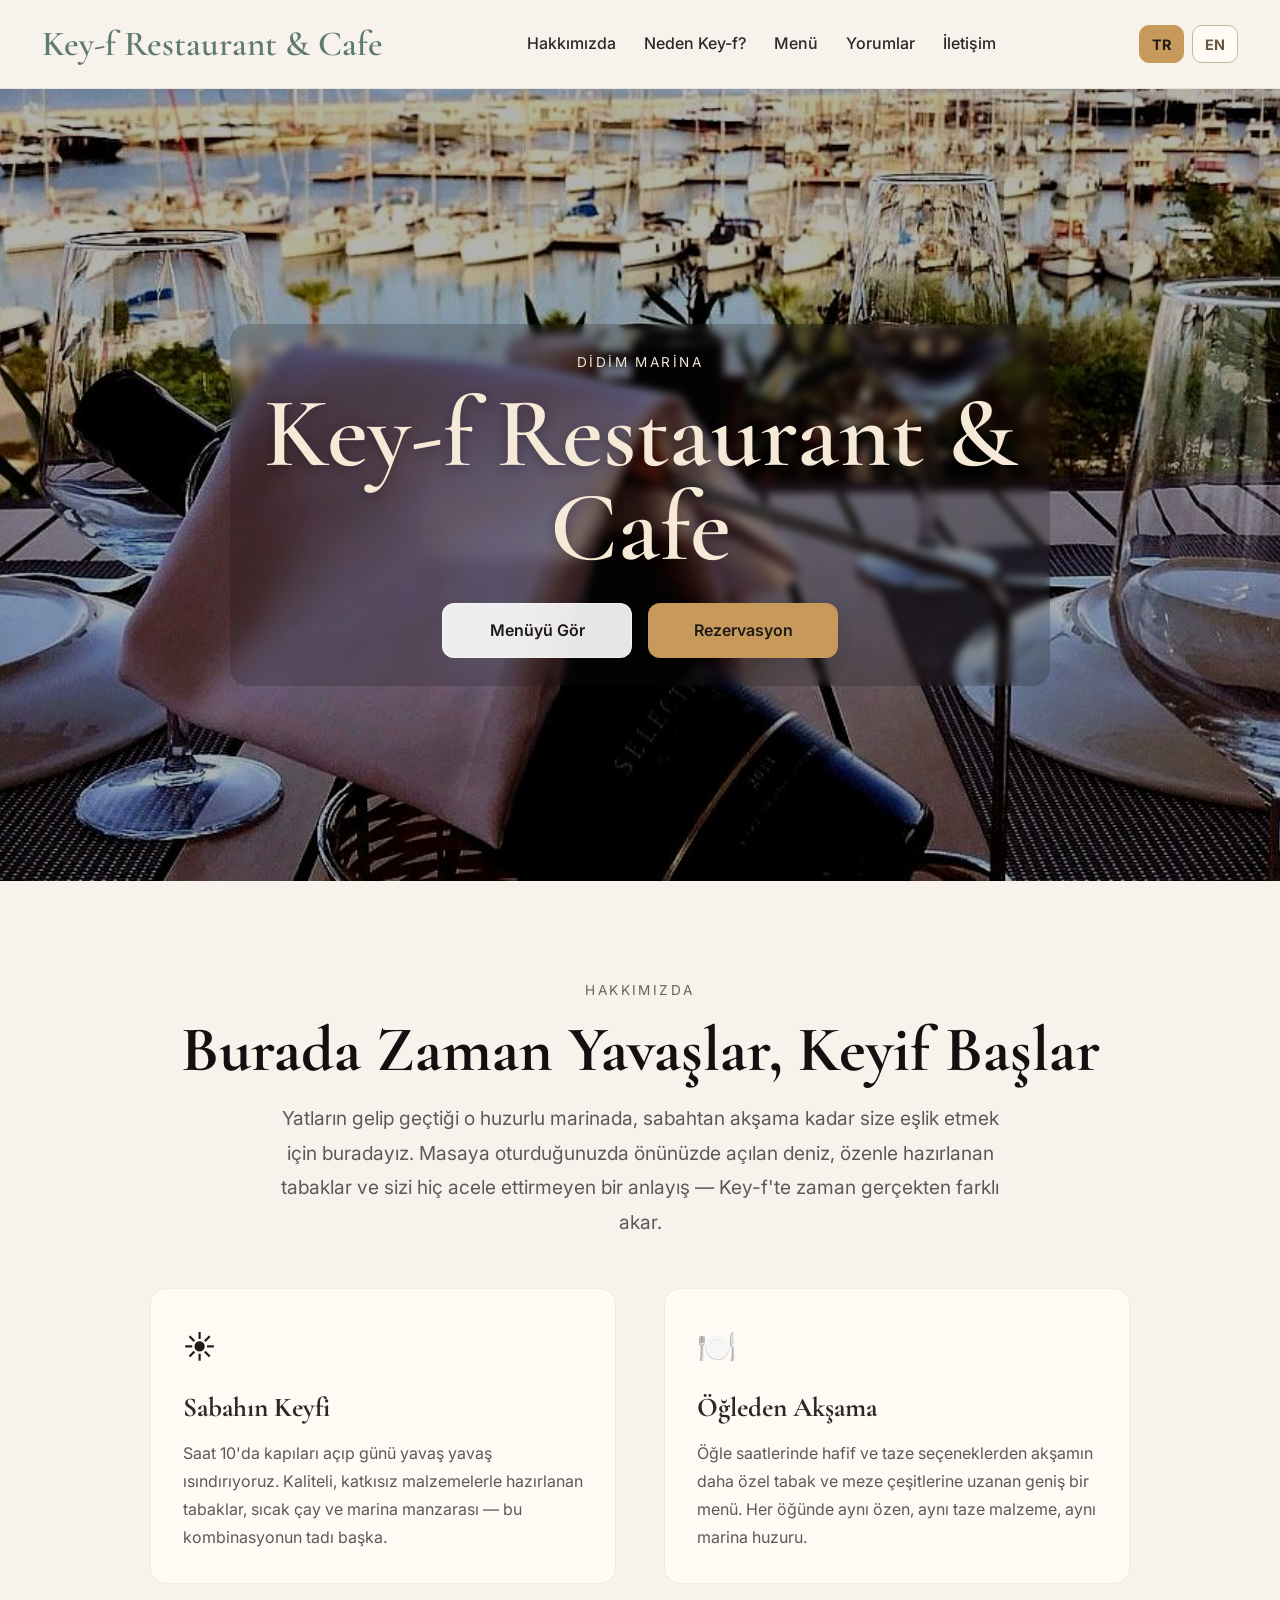
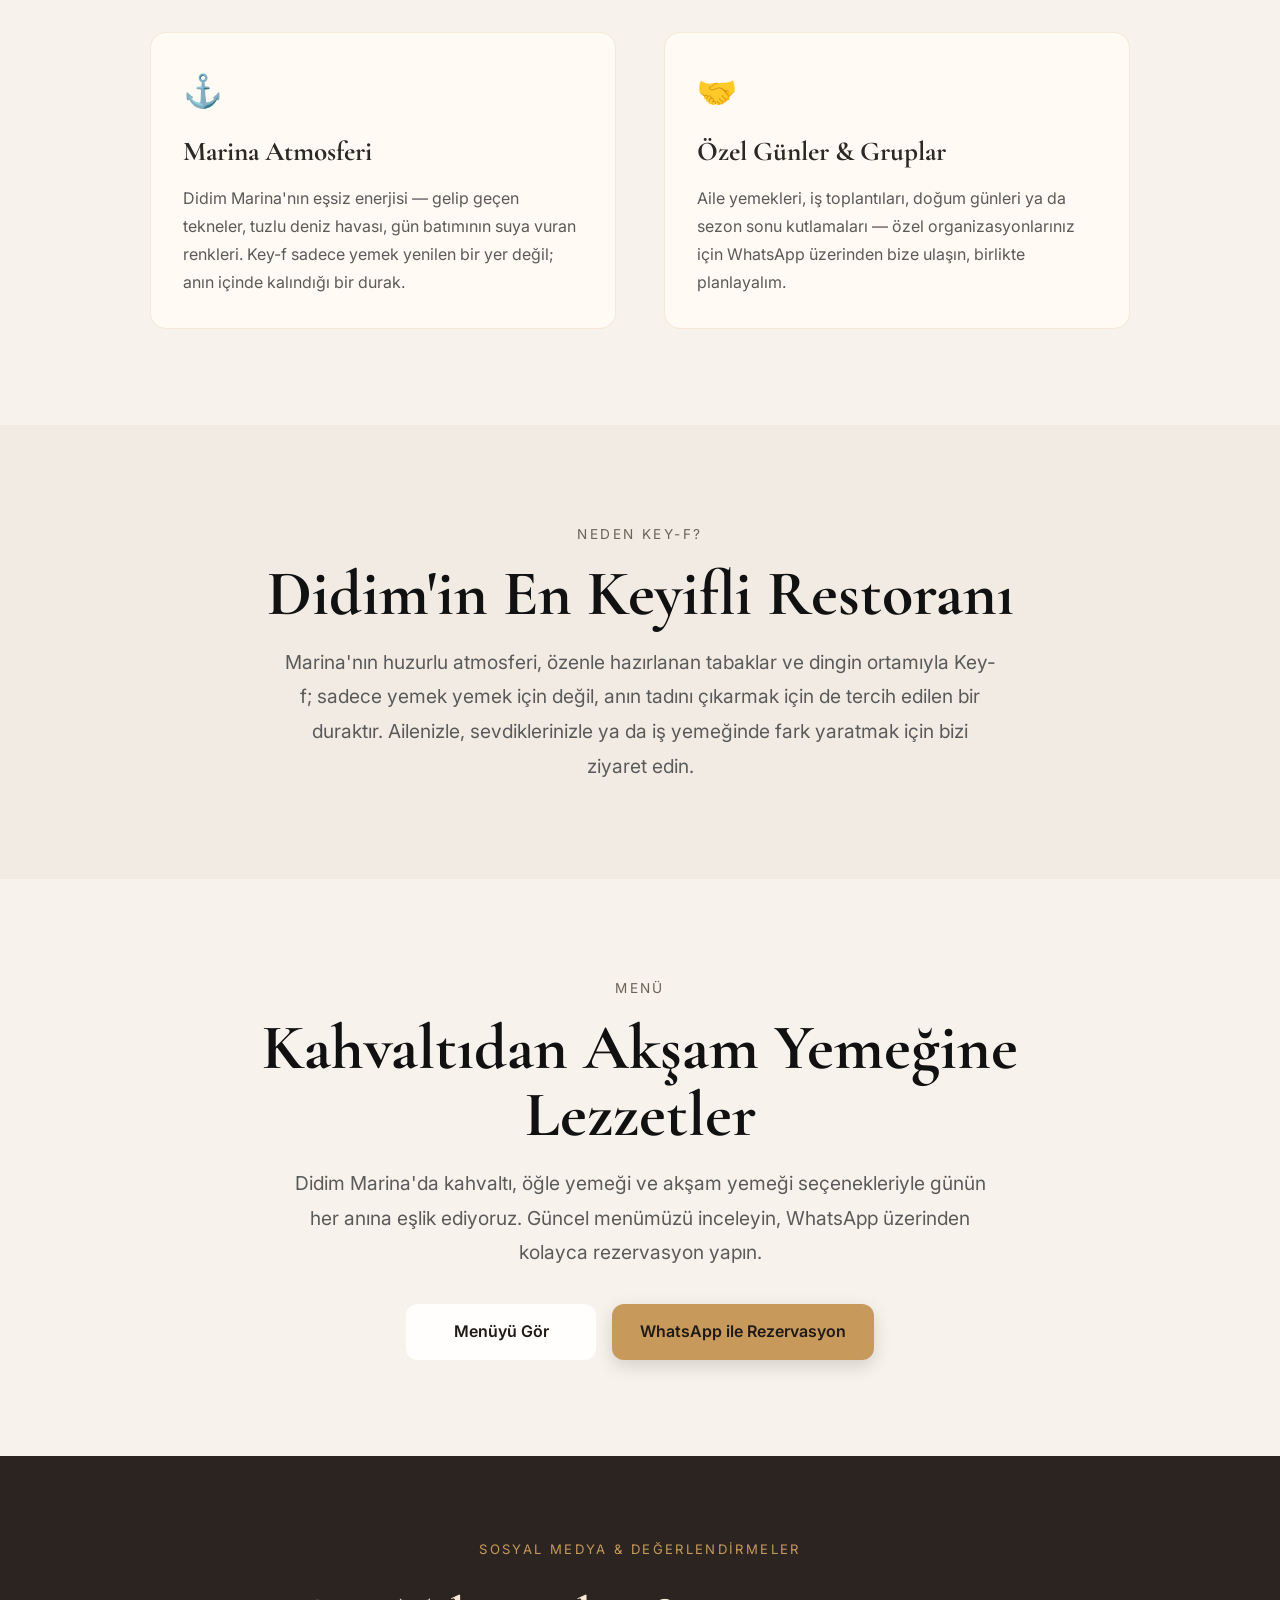
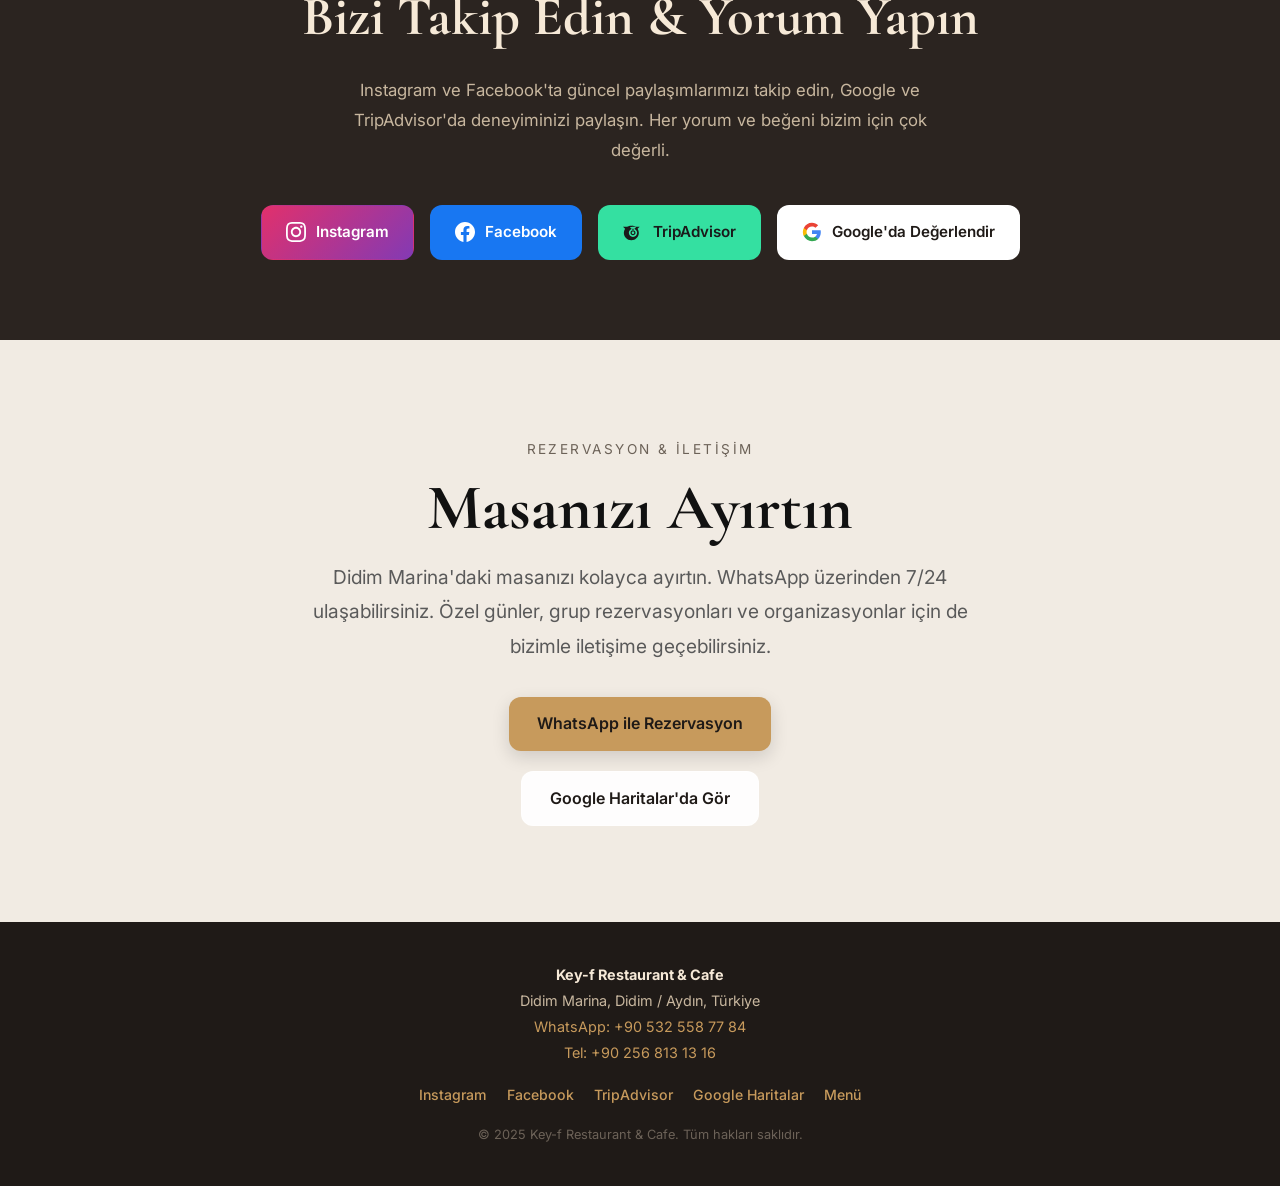
==== commit 28973357: "Update index.html" ====
--- a/index.html
+++ b/index.html
@@ -38,7 +38,7 @@
     "description": "Didim Marina'da deniz manzaralı restoran ve cafe. Kahvaltıdan akşam yemeğine özel lezzetler.",
     "url": "https://www.keyfrestaurant.com",
     "image": "https://www.keyfrestaurant.com/hero.jpg",
-    "telephone": "+905325587784",
+    "telephone": ["+905325587784", "+902568131316"],
     "address": {
       "@type": "PostalAddress",
       "addressLocality": "Didim",
@@ -356,6 +356,7 @@
     <p><strong style="color:#f6e9d7;">Key-f Restaurant &amp; Cafe</strong></p>
     <p>Didim Marina, Didim / Aydın, Türkiye</p>
     <p><a href="https://wa.me/905325587784" style="color:#c79a5c;">WhatsApp: +90 532 558 77 84</a></p>
+    <p><a href="tel:+902568131316" style="color:#c79a5c;">Tel: +90 256 813 13 16</a></p>
     <div class="footer-social">
       <a href="https://www.instagram.com/keyfrestaurant" target="_blank" rel="noopener">Instagram</a>
       <a href="https://www.facebook.com/keyfrestaurant/" target="_blank" rel="noopener">Facebook</a>
